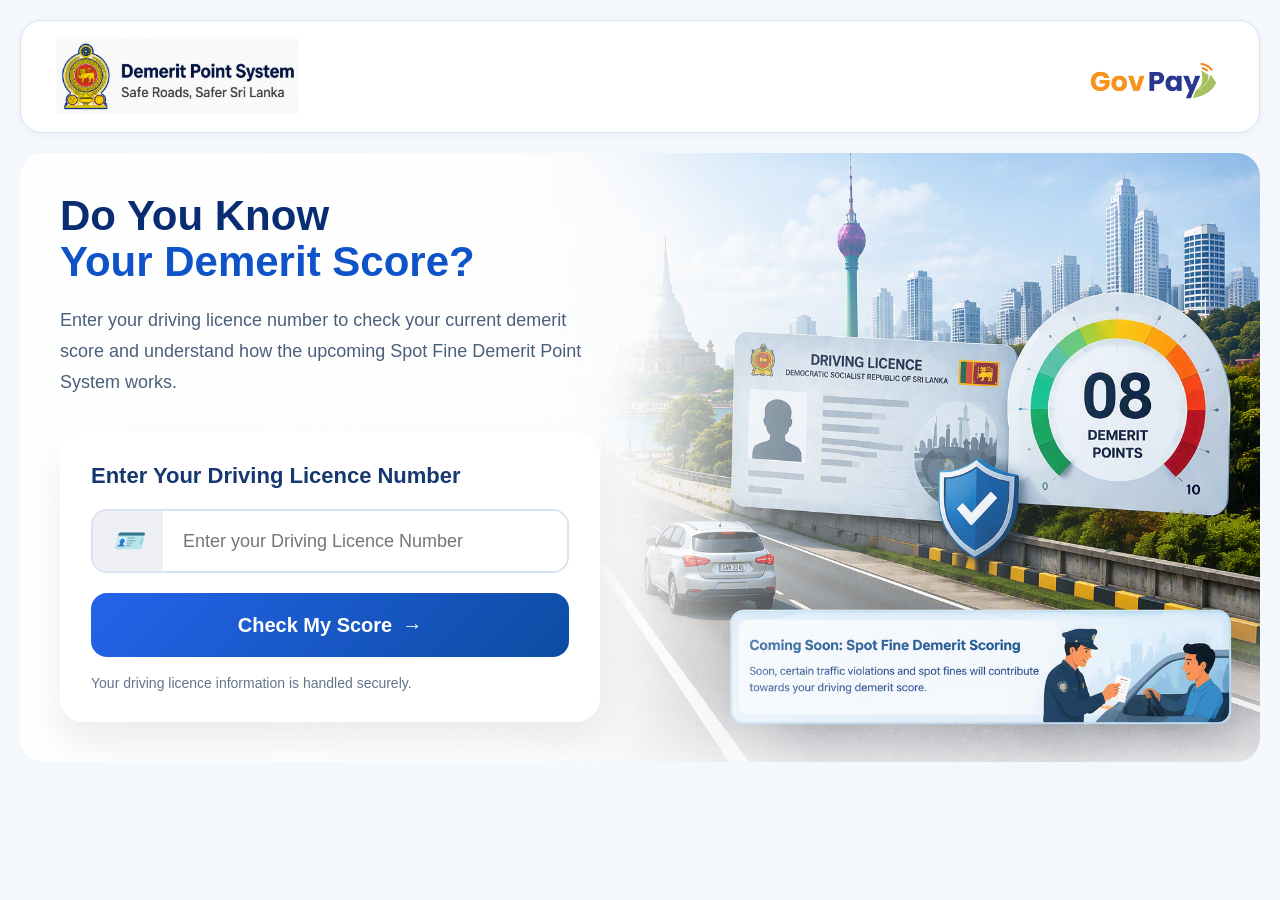
==== index.html @ 549ecc1e "Rename Index.html to index.html" ====
<!DOCTYPE html>
<html lang="en">
<head>
    <meta charset="UTF-8">
    <meta name="viewport" content="width=device-width, initial-scale=1.0">
    <title>GovPay</title>

    <link rel="stylesheet" href="govpay.css">
    <link href="select2.min.css"
          rel="stylesheet" />
</head>
<body>

    <div class="govpay-home">

        <!-- Top Branding -->
        <div class="top-brand-bar">

            <div class="brand-left">
                <img src="images/6000_testbabnk.png" alt="GovPay Logo" />
            </div>

            <div class="brand-right">
                <img src="images/govpay-logo.png" alt="GovPay Logo" />
                
            </div>

        </div>

        <!-- HERO SECTION -->
        <div class="hero-banner">

            <div class="hero-overlay"></div>

            <div class="hero-content">

                <h1>
                    Do You Know
                    <span>Your Demerit Score?</span>
                </h1>

                <p>
                    Enter your driving licence number to check your
                    current demerit score and understand how the
                    upcoming Spot Fine Demerit Point System works.
                </p>

                <div class="demerit-card">

                    <h3>
                        Enter Your Driving Licence Number
                    </h3>

                    <div class="demerit-input-wrap">

                        <div class="demerit-icon">
                            <i class="fa fa-id-card">🪪</i>
                        </div>

                        <input type="text"
                               placeholder="Enter your Driving Licence Number" 
                               id="txtDrivingLicence"
                               name="txtDrivingLicence"/>

                    </div>

                    <button class="btn-check-score">

                        Check My Score

                        <span>→</span>

                    </button>

                    <div class="secure-note">

                        <i class="fa fa-lock"></i>

                        Your driving licence information is handled securely.

                    </div>

                </div>

            </div>

        </div>


    </div>

    <!-- jQuery -->
    <script src="jquery-3.7.1.min.js"></script>

    <!-- Select2 -->
    <script src="select2.min.js"></script>

    <script>

        $(document).ready(function () {

            var fineScoreMap = {
                "1": 1,
                "2": 5,
                "3": 10,
                "4": 2,
                "5": 15,
                "6": 34,
                "7": 6,
                "8": 7,
                "9": 1,
                "10": 1,
                "11": 1,
                "12": 1
            };

            $(".btn-check-score").on("click", function () {

                var licenceNo = $("#txtDrivingLicence")
                    .val()
                    .trim();

                if (!licenceNo) {

                    alert("Please enter Driving Licence Number");

                    return;
                }

                $.getJSON("./fine.json", function (data) {

                    var records = data.filter(function (x) {

                        return (
                            (x.DrivingLicenseNo_Clean || "")
                                .trim()
                                .toUpperCase() ===
                            licenceNo
                                .trim()
                                .toUpperCase()
                        );

                    });

                    var score = 0;

                    records.forEach(function (item) {

                        var fineTypeId =
                            String(item.fineTypeID || "");

                        var fineCount =
                            parseInt(item.FineTypeCount || 0);

                        var fineScore =
                            parseInt(
                                fineScoreMap[fineTypeId] || 0
                            );

                        score +=
                            fineCount * fineScore;

                    });

                    var vehicleNo =
                        records.length > 0
                            ? records[0].VehicleNo
                            : "";

                    sessionStorage.setItem(
                        "DrivingLicenceNo",
                        licenceNo
                    );

                    sessionStorage.setItem(
                        "VehicleNo",
                        vehicleNo
                    );

                    sessionStorage.setItem(
                        "DrivingScore",
                        score
                    );

                    window.location.href =
                        "TFResult.html";

                });

            });

        });

    </script>
</body>
</html>
---- govpay.css ----
/* ===== RESET ===== */

* {
    margin: 0;
    padding: 0;
    box-sizing: border-box;
}

body {
    font-family: 'Segoe UI',sans-serif;
    background: #f4f7fb;
    color: #333;
}

.govpay-home {
    max-width: 1400px;
    margin: auto;
    padding: 20px;
}

/* ===== LOGO ===== */

.logo-section {
    text-align: center;
    margin-bottom: 5px;
}

.logo-section img {
    height: 80px;
 }

.logo-section-bank {
    text-align: center;
    margin-bottom: 10px;
}

.logo-section-bank img {
    height: 50px;
}

.top-brand-bar {
    display: flex;
    align-items: center;
    justify-content: space-between;
    padding: 18px 35px;
    margin-bottom: 20px;
    background: #ffffff;
    border: 1px solid #D9E3EF;
    border-radius: 22px;
    box-shadow: 0 2px 8px rgba(0,0,0,.04);
}

.brand-left img {
    height: 75px;
    width: auto;
    display: block;
}

.brand-right img {
    height: 55px;
    width: auto;
    display: block;
}

/* ===== SEARCH ===== */

.search-section {
    margin-bottom: 20px;
}

.search-box {
    position: relative;
}

.search-box input {
        width: 100%;
        height: 60px;
        border: 1px solid #dcdcdc;
        border-radius: 16px;
        padding: 0 55px;
        font-size: 16px;
        background: #fff;
        outline: none;
}

.search-icon {
    position: absolute;
    left: 18px;
    top: 18px;
    font-size: 18px;
}

.mic-icon {
    position: absolute;
    right: 18px;
    top: 18px;
    font-size: 18px;
}

/* ===== HERO BANNER ===== */

.hero-banner {
    position: relative;
    min-height: 580px;
    border-radius: 24px;
    overflow: hidden;
    margin-bottom: 30px;
    background-image: url('./images/demerit-background.png');
    background-repeat: no-repeat;
    background-size: 80% auto;
    background-position: right center;
}

.hero-overlay {
    position: absolute;
    top: 0;
    right: 0;
    bottom: 0;
    left: 0;
    background: linear-gradient( 90deg, rgba(255,255,255,.96) 0%, rgba(255,255,255,.92) 15%, rgba(255,255,255,.82) 30%, rgba(255,255,255,.55) 45%, rgba(255,255,255,.20) 65%, rgba(255,255,255,0) 100% );
}

.hero-content {
    position: relative;
    z-index: 10;
    width: 100%;
    max-width: 620px;
    padding: 40px;
}

    .hero-content h1 {
        margin: 0;
        font-size: 42px;
        line-height: 1.1;
        font-weight: 700;
        color: #082d72;
    }

        .hero-content h1 span {
            display: block;
            color: rgb(15, 83, 201);
        }

    .hero-content p {
        margin-top: 20px;
        margin-bottom: 35px;
        font-size: 18px;
        line-height: 1.7;
        color: #4b5f7b;
    }

.demerit-card {
    background: rgba(255,255,255,.88);
    backdrop-filter: blur(10px);
    border-radius: 24px;
    padding: 30px;
    border: 1px solid rgba(255,255,255,.70);
    box-shadow: 0 20px 40px rgba(0,0,0,.08);
}

    .demerit-card h3 {
        margin-bottom: 20px;
        color: #17376F;
        font-size: 22px;
        font-weight: 700;
    }

.demerit-input-wrap {
    display: flex;
    height: 64px;
    overflow: hidden;
    border-radius: 16px;
    border: 2px solid #d9e3ef;
    background: #fff;
    margin-bottom: 20px;
}

.demerit-icon {
    width: 70px;
    background: #eef0f5;
    color: white;
    display: flex;
    align-items: center;
    justify-content: center;
    font-size: 24px;
}

.demerit-input-wrap input {
    flex: 1;
    border: none;
    outline: none;
    padding: 0 20px;
    font-size: 18px;
}
.score-status-banner {
    display: flex;
    justify-content: space-between;
    align-items: center;
    background: #f4f8ff;
    border: 1px solid #dce8ff;
    border-radius: 24px;
    padding: 30px;
    margin-bottom: 25px;
}

.score-status-left {
    flex: 1;
}

    .score-status-left h2 {
        margin: 0;
        color: #17376F;
        font-size: 30px;
    }

    .score-status-left p {
        margin-top: 8px;
        color: #64748B;
    }

.progress-steps {
    display: flex;
    justify-content: space-between;
    position: relative;
    margin-top: 35px;
    max-width: 850px;
}

.progress-line {
    position: absolute;
    left: 10%;
    right: 10%;
    top: 25px;
    height: 3px;
    background: #d8e2f0;
    z-index: 1;
}

.step {
    position: relative;
    z-index: 2;
    text-align: center;
    width: 180px;
}

.step-icon {
    width: 50px;
    height: 50px;
    border-radius: 50%;
    background: #d1d5db;
    color: white;
    margin: auto;
    display: flex;
    align-items: center;
    justify-content: center;
    font-size: 20px;
}

.step.completed .step-icon,
.step.active .step-icon {
    background: #2563eb;
}

.step span {
    display: block;
    margin-top: 12px;
    font-size: 14px;
    font-weight: 600;
    color: #475569;
}

.score-status-right {
    width: 220px;
    text-align: center;
}

.security-icon {
    width: 120px;
    height: 120px;
    border-radius: 50%;
    border: 3px solid #d6e4ff;
    color: #0c4da2;
    font-size: 50px;
    display: flex;
    justify-content: center;
    align-items: center;
    margin: auto;
}

/* Driver Score Card */

.driving-score-card {
    text-align: center;
    background: linear-gradient( 135deg, #eef5ff, #dbeafe );
    border-radius: 20px;
    padding: 25px;
    margin-top: 20px;
}

.score-label {
    color: #64748B;
    font-size: 15px;
    margin-bottom: 10px;
}

.score-value {
    font-size: 60px;
    font-weight: 800;
    color: #0c4da2;
}

.btn-check-score {
    width: 100%;
    height: 64px;
    border: none;
    border-radius: 16px;
    cursor: pointer;
    background: linear-gradient( 135deg, #2563eb, #0c4da2 );
    color: white;
    font-size: 20px;
    font-weight: 600;
    display: flex;
    align-items: center;
    justify-content: center;
    gap: 10px;
}

    .btn-check-score:hover {
        filter: brightness(1.05);
    }

.secure-note {
    margin-top: 18px;
    font-size: 14px;
    color: #64748b;
}
.confirm-grid {
    display: grid;
    grid-template-columns: repeat(2, 1fr);
    gap: 18px;
}

.confirm-item {
    background: #f8fbff;
    border: 1px solid #dce8f8;
    border-radius: 16px;
    padding: 18px;
}

    .confirm-item label {
        display: block;
        color: #64748b;
        font-size: 13px;
        margin-bottom: 6px;
    }

    .confirm-item span {
        color: #17376f;
        font-size: 18px;
        font-weight: 700;
    }

/* ERROR */

.confirm-error {
    background: #fef2f2;
    border: 1px solid #fecaca;
    color: #dc2626;
    padding: 15px;
    border-radius: 12px;
    margin-bottom: 20px;
}

/* NOTE */

.confirm-note {
    margin-top: 25px;
    padding: 15px;
    background: #eef5ff;
    color: #17376f;
    border-radius: 12px;
    text-align: center;
    font-weight: 500;
}

.driver-score-card {
    background: #fff;
    border-radius: 24px;
    padding: 30px;
    margin-top: 25px;
    text-align: center;
    box-shadow: 0 10px 30px rgba(0,0,0,.06);
}

.score-value {
    font-size: 72px;
    font-weight: 800;
    line-height: 1;
}

.score-zone {
    margin-top: 15px;
    font-size: 26px;
    font-weight: 700;
}

.score-message {
    margin-top: 8px;
    color: #64748b;
    font-size: 16px;
}

/* BUTTONS */

.confirm-footer {
    display: flex;
    justify-content: center;
    gap: 15px;
    margin-top: 30px;
}

@media (max-width:768px) {

    .hero-banner {
        min-height: auto;
    }

    .hero-content {
        max-width: 100%;
        padding: 25px;
    }

        .hero-content h1 {
            font-size: 34px;
        }

        .hero-content p {
            font-size: 15px;
        }

    .demerit-card {
        padding: 20px;
    }
}

.hero-features {
    display: flex;
    gap: 25px;
    margin-top: 20px;
}

.feature-item {
    display: flex;
    align-items: flex-start;
    gap: 12px;
    min-width: 180px;
}

.feature-icon {
    height: 52px;
    flex-shrink: 0;
}

    .feature-icon img {
        width: 100%;
        height: 100%;
        object-fit: contain;
    }

.feature-title {
    color: #17376F;
    font-size: 18px;
    font-weight: 700;
    margin-bottom: 2px;
}

.feature-desc {
    color: #55657D;
    font-size: 13px;
    line-height: 1.4;
}

/* ===== SECTION HEADER ===== */

.section-header {
    display: flex;
    justify-content: space-between;
    align-items: center;
    margin-bottom: 20px;
}

    .section-header h2 {
        font-size: 26px;
    }

    .section-header a {
        text-decoration: none;
        color: #0057d9;
        font-weight: 600;
    }

/* ===== SERVICES ===== */

.services-section {
    margin-bottom: 40px;
}

.services-grid {
    display: grid;
    grid-template-columns: repeat(8, 1fr);
    gap: 15px;
}

.service-card {
    background: #fff;
    border-radius: 16px;
    padding: 15px;
    text-align: center;
    border: 1px solid #E5E7EB;
    cursor: pointer;
    transition: all .2s ease;
}

    .service-card.active {
        border: 2px solid #0057D9;
        background: #EEF4FF;
        box-shadow: 0 4px 15px rgba(0,87,217,.15);
    }

        .service-card.active .service-icon {
            transform: scale(1.05);
        }

    .service-card:hover {
        transform: translateY(-2px);
        box-shadow: 0 4px 12px rgba(0,0,0,.08);
    }

.service-icon {
    width: 100px;
    height: 100px;
    border-radius: 50%;
    margin: auto;
    display: flex;
    justify-content: center;
    align-items: center;
    font-size: 32px;
    overflow: hidden;
}

.service-icon img {
    width: 70px;
    height: 70px;
    object-fit: contain;
}

.blue {
    background: #eaf2ff;
}

.green {
    background: #e9fff0;
}

.purple {
    background: #f4ecff;
}

.orange {
    background: #fff1e5;
}

.red {
    background: #ffe8e8;
}

.gold {
    background: #fff8df;
}

.service-card h4 {
    margin-top: 8px;
    font-size: 13px;
    font-weight: 600;
}

.service-card p {
    display: none;
}

/* ===== POPULAR SERVICES ===== */

.popular-section {
    margin-bottom: 40px;
}

.popular-grid {
    display: grid;
    grid-template-columns: repeat(5,1fr);
    gap: 20px;
}

.popular-card {
    background: #fff;
    border-radius: 16px;
    text-align: center;
    padding: 20px;
    border: 1px solid #eee;
}

.popular-card img {
    width: 70px;
    height: 70px;
    object-fit: contain;
}

.popular-card span {
    display: block;
    margin-top: 12px;
    font-weight: 600;
}

/* ===== RECENT ===== */

.recent-section {
    margin-bottom: 40px;
}

.recent-list {
    display: flex;
    gap: 15px;
    flex-wrap: wrap;
}

.recent-item {
    background: white;
    padding: 14px 20px;
    border-radius: 50px;
    border: 1px solid #ddd;
}

.filter-section {
    margin: 25px 0;
}

.filter-grid {
    display: grid;
    grid-template-columns: 1fr 1fr;
    gap: 15px;
}

.filter-item label {
    display: block;
    margin-bottom: 8px;
    font-weight: 600;
    color: #444;
}

.gov-select {
    width: 100%;
}

.select2-container .select2-selection--single {
    height: 50px !important;
    border-radius: 12px !important;
    border: 1px solid #ddd !important;
}

.select2-container--default
.select2-selection--single
.select2-selection__rendered {
    line-height: 50px !important;
}

.select2-container--default
.select2-selection--single
.select2-selection__arrow {
    height: 50px !important;
}

.action-section {
    margin-top: 20px;
    text-align: center;
}

.btn-continue {
    min-width: 220px;
    height: 52px;
    border: none;
    border-radius: 14px;
    background: linear-gradient(135deg,#0047AB,#283891);
    color: #fff;
    font-size: 16px;
    font-weight: 600;
    cursor: pointer;
    transition: .2s;
}

    .btn-continue:hover {
        background: #0047AB;
    }

    .btn-continue:active {
        transform: scale(.98);
    }

.btn-cancel {
    min-width: 140px;
    height: 50px;
    border: 1px solid #D1D5DB;
    border-radius: 12px;
    background: #F3F4F6;
    color: #374151;
    font-size: 15px;
    font-weight: 600;
    cursor: pointer;
}

    .btn-cancel:hover {
        background: #E5E7EB;
    }

/* ===== TABLET ===== */

@media(max-width:1024px) {

    .services-grid {
        grid-template-columns: repeat(6, 1fr);
    }

    .popular-grid {
        grid-template-columns: repeat(3,1fr);
    }
}

@media (min-width:769px) and (max-width:1024px) {

    .hero-banner {
        min-height: 500px;
        background-size: 100% auto;
        background-position: right center;
    }

    .hero-content {
        max-width: 500px;
        padding: 35px;
    }

        .hero-content h1 {
            font-size: 36px;
        }

        .hero-content p {
            font-size: 16px;
        }
}

/* ===== MOBILE ===== */

@media(max-width:768px) {

    .filter-grid {
        grid-template-columns: 1fr;
        gap: 10px;
    }

    .select2-container
    .select2-selection--single {
        height: 45px !important;
    }

    .select2-container--default
    .select2-selection--single
    .select2-selection__rendered {
        line-height: 45px !important;
        font-size: 14px;
    }
    .btn-cancel, .btn-continue {
        width: 100%;
        height: 48px;
        border-radius: 12px;
    }
    .logo-section img {
        height: 60px;
    }
    .logo-section-bank img {
        height: 30px;
    }
    .score-status-banner {
        flex-direction: column;
        gap: 20px;
        padding: 20px;
    }

    .progress-steps {
        flex-direction: column;
        gap: 15px;
    }

    .progress-line {
        display: none;
    }

    .score-status-right {
        width: 100%;
    }

    .score-value {
        font-size: 42px;
    }

    .hero-banner {
        min-height: 520px;
        background-size: cover;
        background-position: 65% center;
    }

    .hero-overlay {
        background: linear-gradient( 180deg, rgba(255,255,255,.96) 0%, rgba(255,255,255,.90) 35%, rgba(255,255,255,.70) 60%, rgba(255,255,255,.20) 100% );
    }

    .hero-content {
        max-width: 100%;
        width: 100%;
        padding: 25px;
    }

        .hero-content h1 {
            font-size: 30px;
            line-height: 1.2;
        }

        .hero-content p {
            font-size: 14px;
            line-height: 1.6;
            margin-bottom: 20px;
        }

    .demerit-card {
        padding: 20px;
        border-radius: 18px;
    }

        .demerit-card h3 {
            font-size: 18px;
            margin-bottom: 15px;
        }

    .demerit-input-wrap {
        height: 55px;
    }

    .demerit-icon {
        width: 55px;
        font-size: 18px;
    }

    .demerit-input-wrap input {
        font-size: 14px;
        padding: 0 14px;
    }

    .btn-check-score {
        height: 55px;
        font-size: 16px;
    }

    .secure-note {
        font-size: 12px;
    }

    /* SERVICES */

    .services-grid {
        grid-template-columns: repeat(4, 1fr);
        gap: 10px;
    }

    .service-card {
        padding: 10px 5px;
    }

    .service-icon {
        width: 60px;
        height: 60px;
    }

        .service-icon img {
            width: 40px;
            height: 40px;
        }

    .service-card h4 {
        font-size: 11px;
        line-height: 1.2;
    }

    .service-card p {
        display: none;
    }

    /* POPULAR */

    .popular-grid {
        grid-template-columns: repeat(4,1fr);
        gap: 10px;
    }

    .popular-card {
        padding: 10px 5px;
    }

        .popular-card img {
            width: 40px;
            height: 40px;
        }

        .popular-card span {
            font-size: 11px;
            margin-top: 5px;
            display: block;
        }

    .section-header h2 {
        font-size: 20px;
    }

    .hero-features {
        gap: 10px;
        margin-top: 12px;
    }

    .feature-item {
        min-width: auto;
        flex: 1;
    }

    .feature-icon {
        height: 28px;
    }

    .feature-title {
        font-size: 11px;
    }

    .feature-desc {
        display: none;
    }
    .top-brand-bar {
        padding: 12px 15px;
        border-radius: 16px;
    }

    .brand-left img {
        height: 45px;
    }

    .brand-right img {
        height: 35px;
    }
}
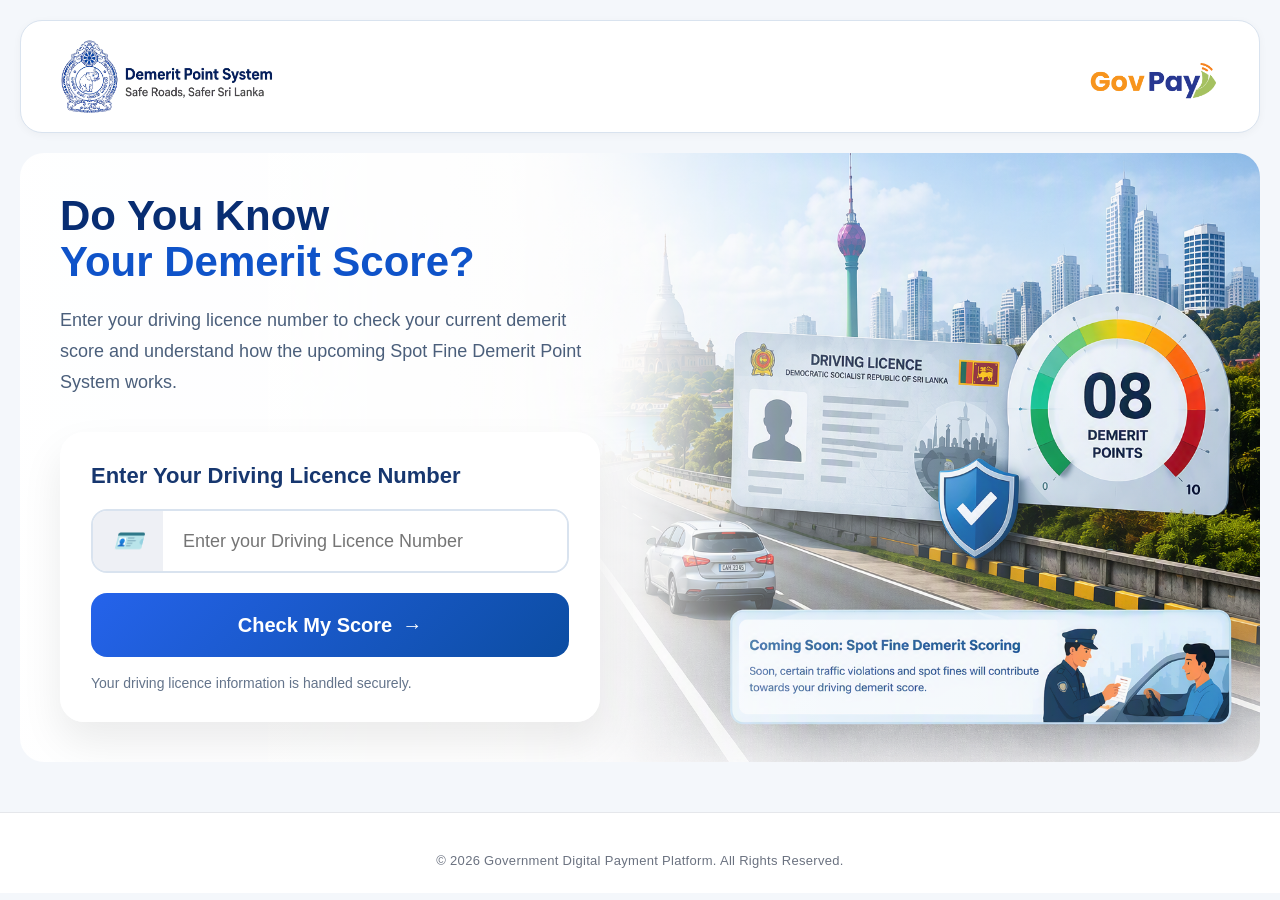
==== commit 4c760ffc: "Update and rename Index.html to index.html" ====
--- a/index.html
+++ b/index.html
@@ -22,7 +22,7 @@
 
             <div class="brand-right">
                 <img src="images/govpay-logo.png" alt="GovPay Logo" />
-                
+
             </div>
 
         </div>
@@ -58,9 +58,9 @@
                         </div>
 
                         <input type="text"
-                               placeholder="Enter your Driving Licence Number" 
+                               placeholder="Enter your Driving Licence Number"
                                id="txtDrivingLicence"
-                               name="txtDrivingLicence"/>
+                               name="txtDrivingLicence" />
 
                     </div>
 
@@ -88,6 +88,23 @@
 
 
     </div>
+
+    <footer class="govpay-footer">
+
+        <div class="footer-logos">
+
+            <img src="images/foot_logo.png" width="10%" alt="">
+
+        </div>
+
+        <div class="footer-copyright">
+
+            © 2026 Government Digital Payment Platform.
+            All Rights Reserved.
+
+        </div>
+
+    </footer>
 
     <!-- jQuery -->
     <script src="jquery-3.7.1.min.js"></script>
--- a/govpay.css
+++ b/govpay.css
@@ -61,7 +61,157 @@
     width: auto;
     display: block;
 }
-
+.service-logo img {
+    width: 120px;
+    height: auto;
+}
+
+.service-hero-content {
+    width: 55%;
+    position: relative;
+    z-index: 2;
+}
+.service-hero:before {
+    content: "";
+    position: absolute;
+    left: 0;
+    right: 0;
+    top: 0;
+    height: 8px;
+    background: linear-gradient( 90deg, #0047AB, #0D6EFD );
+}
+.service-hero {
+    position: relative;
+    display: flex;
+    align-items: center;
+    gap: 30px;
+    min-height: 180px;
+    padding: 30px;
+    margin-bottom: 25px;
+    border-radius: 22px;
+    overflow: hidden;
+    background: linear-gradient( 135deg, #ffffff 0%, #f8fbff 50%, #eef5ff 100% );
+    border: 1px solid #d9e6f8;
+    box-shadow: 0 3px 12px rgba(0,0,0,.04);
+}
+.service-header h1 {
+    margin: 0;
+    color: #10306F;
+    font-size: 54px;
+    font-weight: 800;
+    line-height: 1.1;
+}
+.page-status {
+    display: flex;
+    align-items: center;
+    gap: 18px;
+    margin-bottom: 25px;
+}
+
+.page-status-icon {
+    width: 60px;
+    height: 60px;
+    border-radius: 50%;
+    background: #ecfdf5;
+    color: #16a34a;
+    display: flex;
+    align-items: center;
+    justify-content: center;
+    font-size: 28px;
+    font-weight: bold;
+    flex-shrink: 0;
+}
+
+.page-status-content h2 {
+    margin: 0;
+    color: #17376F;
+    font-size: 28px;
+    font-weight: 700;
+}
+
+.page-status-content p {
+    margin: 5px 0 0;
+    color: #64748B;
+    font-size: 14px;
+}
+.service-type {
+    display: flex;
+    align-items: center;
+    gap: 18px;
+    margin: 12px 0 18px;
+}
+.govpay-footer {
+    padding: 25px;
+    background: #ffffff;
+    border-top: 1px solid #e5e7eb;
+    text-align: center;
+}
+
+.footer-logos {
+    display: flex;
+    justify-content: center;
+    align-items: center;
+    margin-bottom: 15px;
+}
+
+    .footer-logos img {
+        max-width: 100%;
+        width: 300px;
+        height: auto;
+        object-fit: contain;
+    }
+
+.footer-copyright {
+    color: #6b7280;
+    font-size: 13px;
+    font-weight: 500;
+    letter-spacing: .3px;
+}
+
+    .service-type span {
+        width: 55px;
+        height: 2px;
+        background: #E59B2A;
+    }
+
+    .service-type h2 {
+        margin: 0;
+        color: #0f53c9;
+        font-size: 20px;
+        font-weight: 700;
+    }
+
+.service-tags {
+    color: #10306F;
+    font-weight: 700;
+    font-size: 18px;
+    margin-bottom: 8px;
+}
+    .service-hero h1 {
+        margin: 0;
+        font-size: 32px;
+        font-weight: 700;
+        color: #10306F;
+    }
+.service-header h1 {
+    font-size: 20px;
+}
+
+.service-type h2 {
+    font-size: 14px;
+}
+
+.service-type span {
+    width: 25px;
+}
+
+.service-tags {
+    font-size: 13px;
+}
+
+.service-header p {
+    font-size: 12px;
+}
 /* ===== SEARCH ===== */
 
 .search-section {
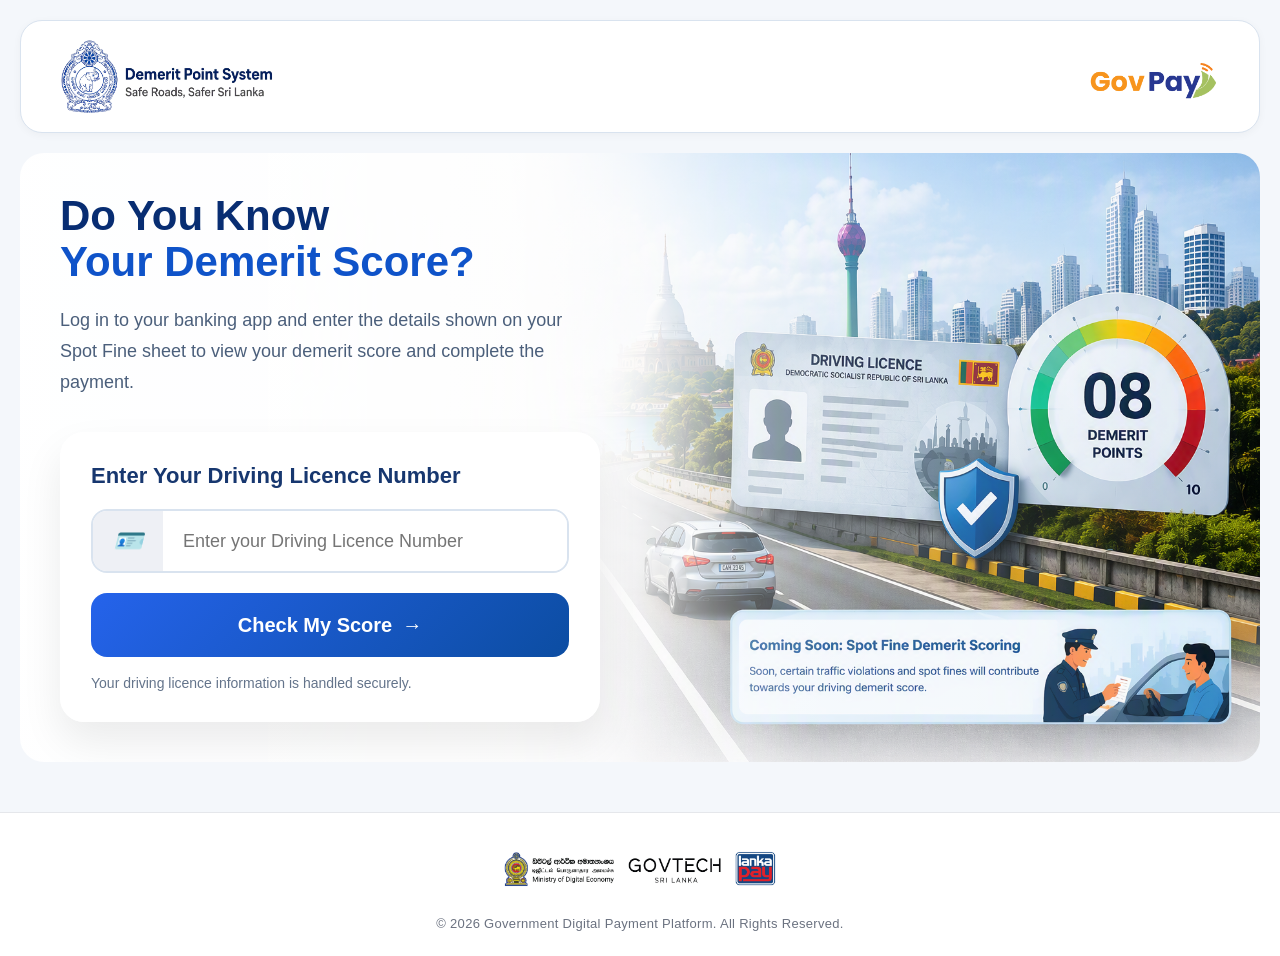
==== commit 8059e49b: "Update index.html" ====
--- a/index.html
+++ b/index.html
@@ -40,9 +40,7 @@
                 </h1>
 
                 <p>
-                    Enter your driving licence number to check your
-                    current demerit score and understand how the
-                    upcoming Spot Fine Demerit Point System works.
+                    Log in to your banking app and enter the details shown on your Spot Fine sheet to view your demerit score and complete the payment.
                 </p>
 
                 <div class="demerit-card">
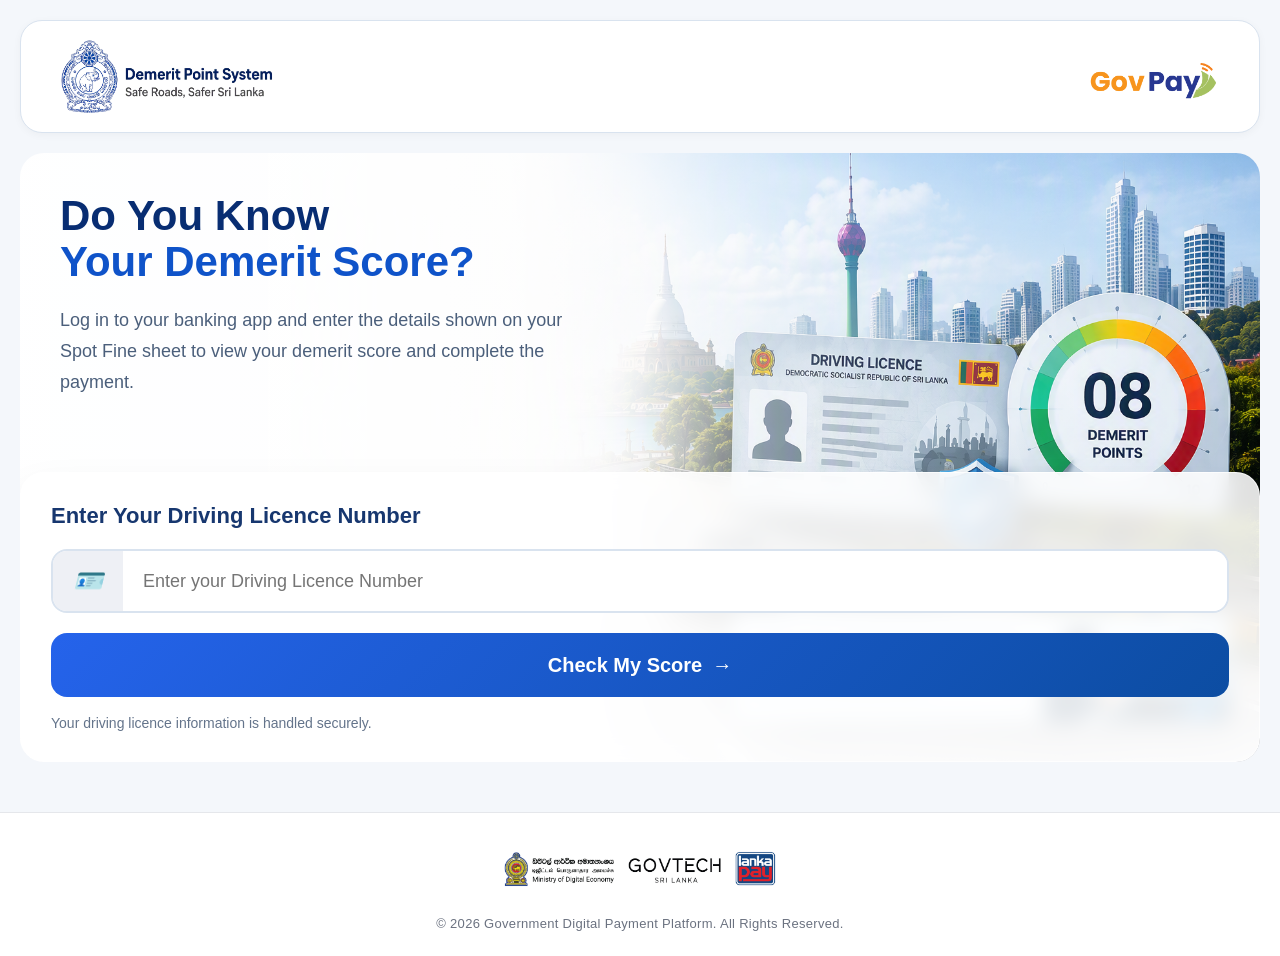
==== commit df751582: "Update index.html" ====
--- a/index.html
+++ b/index.html
@@ -43,7 +43,8 @@
                     Log in to your banking app and enter the details shown on your Spot Fine sheet to view your demerit score and complete the payment.
                 </p>
 
-                <div class="demerit-card">
+            </div>
+            <div class="demerit-card">
 
                     <h3>
                         Enter Your Driving Licence Number
@@ -79,9 +80,6 @@
                     </div>
 
                 </div>
-
-            </div>
-
         </div>
 
 
--- a/govpay.css
+++ b/govpay.css
@@ -17,9 +17,37 @@
     margin: auto;
     padding: 20px;
 }
-
+.confirm-amount-section {
+    text-align: center;
+    padding-bottom: 25px;
+    border-bottom: 1px solid #e5e7eb;
+    margin-bottom: 25px;
+}
+.confirm-info-message {
+    text-align: center;
+    padding: 12px 16px;
+    background: #e8f4fd;
+    border-left: 4px solid #0d6efd;
+    border-radius: 8px;
+    margin-bottom: 1rem;
+}
+
+.amount-label {
+    color: #64748b;
+    font-size: 14px;
+    margin-bottom: 8px;
+}
+
+.amount-value {
+    color: #0047ab;
+    font-size: 42px;
+    font-weight: 800;
+}
+.lblDrivingScore-value {
+    font-size: 20px;
+    font-weight: 800;
+}
 /* ===== LOGO ===== */
-
 .logo-section {
     text-align: center;
     margin-bottom: 5px;
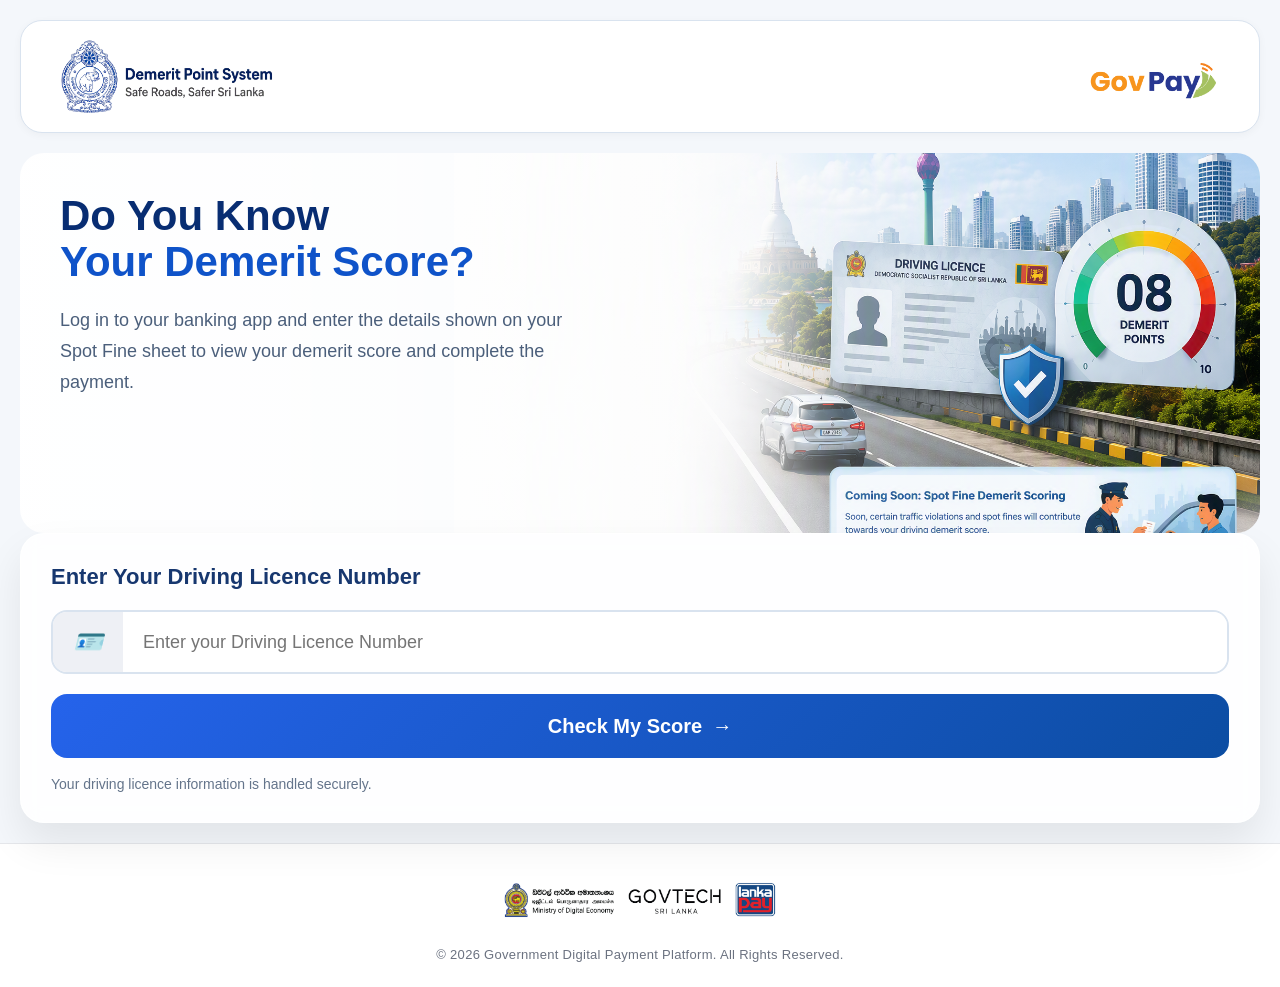
==== commit c8df5724: "Fix HTML encoding issues in index.html" ====
--- a/index.html
+++ b/index.html
@@ -44,7 +44,9 @@
                 </p>
 
             </div>
-            <div class="demerit-card">
+            
+        </div>
+        <div class="demerit-card">
 
                     <h3>
                         Enter Your Driving Licence Number
@@ -80,8 +82,6 @@
                     </div>
 
                 </div>
-        </div>
-
 
     </div>
 
--- a/govpay.css
+++ b/govpay.css
@@ -279,13 +279,13 @@
 
 .hero-banner {
     position: relative;
-    min-height: 580px;
+    min-height: 380px;
     border-radius: 24px;
     overflow: hidden;
-    margin-bottom: 30px;
+    margin-bottom: 0px;
     background-image: url('./images/demerit-background.png');
     background-repeat: no-repeat;
-    background-size: 80% auto;
+    background-size: 65% auto;
     background-position: right center;
 }
 
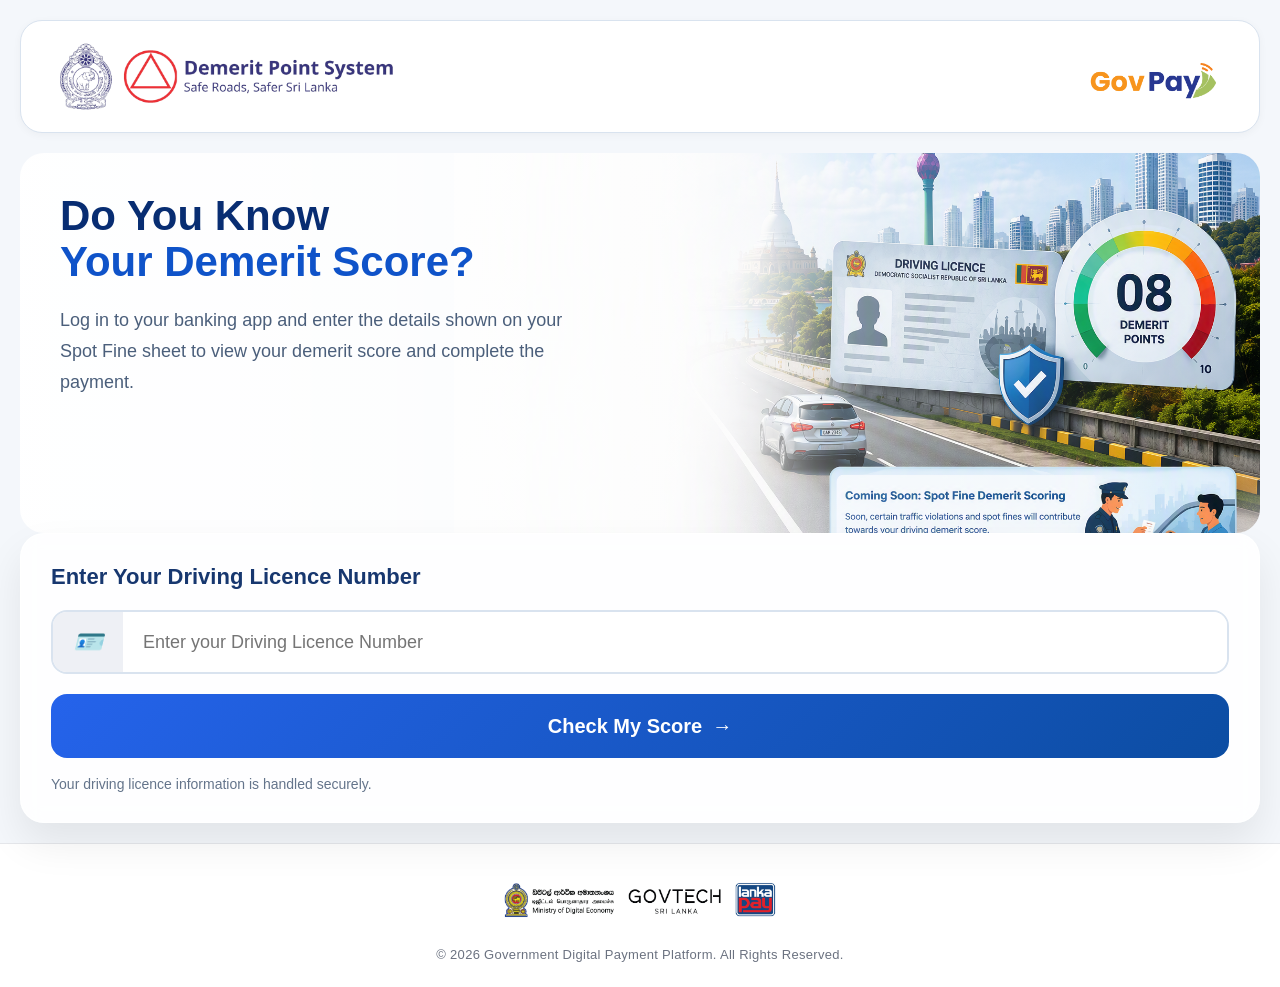
==== commit 7266cbd8: "Add files via upload" ====
--- a/index.html
+++ b/index.html
@@ -44,45 +44,45 @@
                 </p>
 
             </div>
-            
-        </div>
+
+        </div>
+
         <div class="demerit-card">
 
-                    <h3>
-                        Enter Your Driving Licence Number
-                    </h3>
-
-                    <div class="demerit-input-wrap">
-
-                        <div class="demerit-icon">
-                            <i class="fa fa-id-card">🪪</i>
-                        </div>
-
-                        <input type="text"
-                               placeholder="Enter your Driving Licence Number"
-                               id="txtDrivingLicence"
-                               name="txtDrivingLicence" />
-
-                    </div>
-
-                    <button class="btn-check-score">
-
-                        Check My Score
-
-                        <span>→</span>
-
-                    </button>
-
-                    <div class="secure-note">
-
-                        <i class="fa fa-lock"></i>
-
-                        Your driving licence information is handled securely.
-
-                    </div>
-
+            <h3>
+                Enter Your Driving Licence Number
+            </h3>
+
+            <div class="demerit-input-wrap">
+
+                <div class="demerit-icon">
+                    <i class="fa fa-id-card">🪪</i>
                 </div>
 
+                <input type="text"
+                       placeholder="Enter your Driving Licence Number"
+                       id="txtDrivingLicence"
+                       name="txtDrivingLicence" />
+
+            </div>
+
+            <button class="btn-check-score">
+
+                Check My Score
+
+                <span>→</span>
+
+            </button>
+
+            <div class="secure-note">
+
+                <i class="fa fa-lock"></i>
+
+                Your driving licence information is handled securely.
+
+            </div>
+
+        </div>
     </div>
 
     <footer class="govpay-footer">
@@ -113,18 +113,39 @@
         $(document).ready(function () {
 
             var fineScoreMap = {
-                "1": 1,
-                "2": 5,
-                "3": 10,
-                "4": 2,
-                "5": 15,
-                "6": 34,
-                "7": 6,
-                "8": 7,
-                "9": 1,
-                "10": 1,
-                "11": 1,
-                "12": 1
+                "1": 2,   // Identification Plates
+                "2": 2,   // Not Carrying R L
+                "3": 4,   // Contravening R L Provisions
+                "4": 8,   // Driving Emergency Service Vehicles...
+                "5": 8,   // Driving vehicle without a license
+                "6": 10,  // Driving a vehicle loaded with chemicals...
+                "7": 6,   // Not having license to drive specific class of vehicles
+                "8": 2,   // Not carrying D L
+                "9": 4,   // Not having instructors license
+                "10": 6,  // Contravening speed limits
+                "11": 6,  // Disobeying road rules
+                "12": 6,  // Articles obstructing control of the motor vehicle
+                "13": 4,  // Signals by driver
+                "14": 4,  // Reversing for long distance
+                "15": 4,  // Sound or light warning
+                "16": 6,  // Excessive emission smoke
+                "17": 4,  // Riding on running board
+                "18": 4,  // No of persons in front seat
+                "19": 3,  // No use of seat belts
+                "20": 3,  // Not wearing protective helmets
+                "21": 2,  // Distribution of advertisements
+                "22": 6,  // Excessive use of noise
+                "23": 6,  // Disobeying directions and signals of police officers
+                "24": 6,  // Non compliance with traffic signals
+                "25": 6,  // Failure to take precautions when discharging fuel into tank
+                "26": 2,  // Halting or parking
+                "27": 4,  // Non use of precautions when parking
+                "28": 4,  // Excessive carriage of persons in motor car or private coach
+                "29": 6,  // Carriage of passengers in excess in omnibuses
+                "30": 6,  // Carriage on lorry or motor tricycle van of goods in excess
+                "31": 6,  // No of persons carried in a lorry
+                "32": 4,  // Violation regulations of motor vehicles
+                "33": 2   // Failure to carry the emission certificate of fitness certificate
             };
 
             $(".btn-check-score").on("click", function () {
